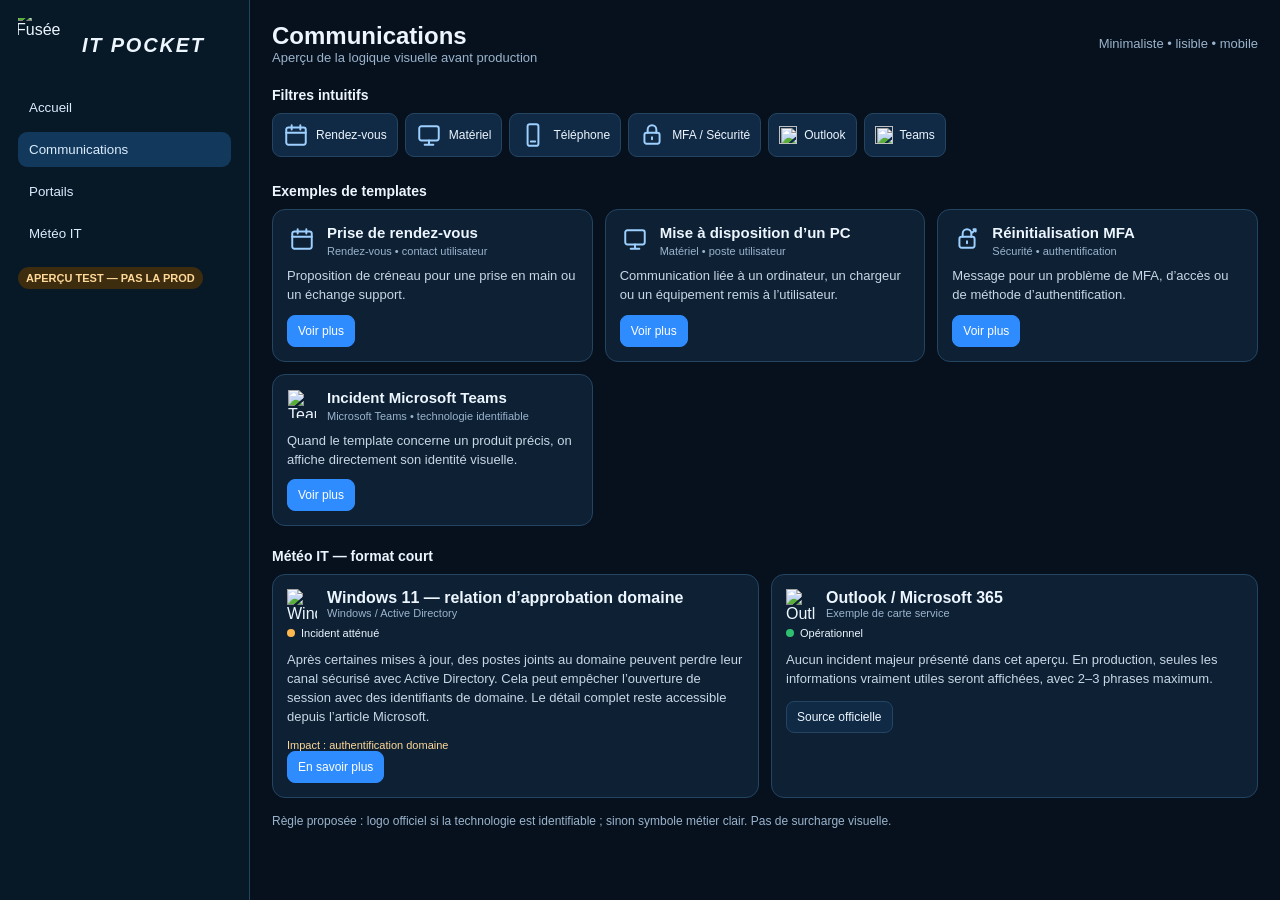
==== tests/preview-20260925.html @ 1c92d213 "Add isolated IT Pocket UI test preview" ====
<!doctype html>
<html lang="fr">
<head>
<meta charset="utf-8">
<meta name="viewport" content="width=device-width,initial-scale=1">
<title>IT Pocket — Test UI</title>
<style>
:root{--bg:#07111e;--panel:#0d2034;--panel2:#102a45;--line:#244562;--text:#edf6ff;--muted:#9bb4cc;--blue:#2f8cff;--green:#2fbf71;--amber:#ffb84d}
*{box-sizing:border-box}body{margin:0;background:var(--bg);color:var(--text);font-family:Segoe UI,Arial,sans-serif}.shell{display:grid;grid-template-columns:250px 1fr;min-height:100vh}aside{padding:18px;border-right:1px solid var(--line);background:#071827}.brand{display:flex;align-items:center;gap:10px;margin-bottom:18px}.rocketCrop{width:54px;height:54px;overflow:hidden;flex:0 0 54px}.rocketCrop img{width:82px;height:82px;object-fit:cover;object-position:left center;transform:translate(-2px,-13px)}.brand h1{margin:0;font:800 20px/1 Orbitron,Segoe UI,sans-serif;letter-spacing:.09em;font-style:italic}.nav{display:grid;gap:7px}.nav button{border:0;background:transparent;color:#dcecff;padding:10px 11px;border-radius:9px;text-align:left}.nav button.active{background:#12395b}.testtag{display:inline-block;margin-top:16px;padding:5px 8px;border-radius:999px;background:#3d2c0e;color:#ffd999;font-size:11px;font-weight:700}main{padding:22px}.top{display:flex;justify-content:space-between;gap:12px;align-items:center}.top h2{margin:0;font-size:24px}.note{color:var(--muted);font-size:13px}.section{margin-top:22px}.section h3{font-size:14px;margin:0 0 10px}.filters{display:flex;gap:7px;overflow:auto;padding-bottom:4px}.chip{display:inline-flex;align-items:center;gap:7px;white-space:nowrap;border:1px solid var(--line);background:var(--panel2);color:var(--text);padding:8px 10px;border-radius:9px;font-size:12px}.chip img{width:18px;height:18px;object-fit:contain}.grid{display:grid;grid-template-columns:repeat(auto-fit,minmax(245px,1fr));gap:12px}.card{background:var(--panel);border:1px solid var(--line);border-radius:13px;padding:14px}.head{display:flex;gap:10px;align-items:flex-start}.ico{width:30px;height:30px;display:grid;place-items:center;flex:0 0 30px}.ico img{width:28px;height:28px;object-fit:contain}.svg{width:26px;height:26px;stroke:#9ed0ff;stroke-width:1.8;fill:none;stroke-linecap:round;stroke-linejoin:round}.card h4{margin:0 0 4px;font-size:15px}.meta{color:var(--muted);font-size:11px}.desc{color:#c7d7e6;font-size:13px;line-height:1.45;margin:10px 0}.btn{display:inline-block;border:1px solid var(--line);background:var(--panel2);color:var(--text);padding:8px 10px;border-radius:8px;text-decoration:none;font-size:12px}.btn.primary{background:var(--blue);border-color:var(--blue);color:white}.status{display:inline-flex;align-items:center;gap:6px;font-size:11px;margin-top:8px}.dot{width:8px;height:8px;border-radius:50%;background:var(--amber)}.weather .desc{margin-bottom:12px}.weatherTop{display:flex;gap:10px;align-items:center}.weatherLogo{width:30px;height:30px}.weatherTitle{font-weight:700}.impact{font-size:11px;color:#ffd999;margin-top:4px}.legend{font-size:12px;color:var(--muted);margin-top:16px}
@media(max-width:760px){.shell{grid-template-columns:1fr}aside{border-right:0;border-bottom:1px solid var(--line)}.nav{grid-template-columns:repeat(4,max-content);overflow:auto}.brand{margin-bottom:12px}main{padding:16px}.grid{grid-template-columns:1fr 1fr}.top{align-items:flex-start}.top .note{text-align:right;max-width:150px}}
@media(max-width:430px){.grid{grid-template-columns:1fr}.brand h1{font-size:18px}}
</style>
</head>
<body>
<div class="shell">
<aside>
  <div class="brand"><div class="rocketCrop"><img src="../assets/it-pocket-rocket.jpg" alt="Fusée"></div><h1>IT POCKET</h1></div>
  <div class="nav"><button>Accueil</button><button class="active">Communications</button><button>Portails</button><button>Météo IT</button></div>
  <span class="testtag">APERÇU TEST — PAS LA PROD</span>
</aside>
<main>
  <div class="top"><div><h2>Communications</h2><div class="note">Aperçu de la logique visuelle avant production</div></div><div class="note">Minimaliste • lisible • mobile</div></div>

  <div class="section"><h3>Filtres intuitifs</h3><div class="filters">
    <span class="chip"><svg class="svg" viewBox="0 0 24 24"><rect x="3" y="5" width="18" height="16" rx="2"/><path d="M8 3v4M16 3v4M3 10h18"/></svg>Rendez-vous</span>
    <span class="chip"><svg class="svg" viewBox="0 0 24 24"><rect x="3" y="4" width="18" height="13" rx="2"/><path d="M8 21h8M12 17v4"/></svg>Matériel</span>
    <span class="chip"><svg class="svg" viewBox="0 0 24 24"><rect x="7" y="2" width="10" height="20" rx="2"/><path d="M10 18h4"/></svg>Téléphone</span>
    <span class="chip"><svg class="svg" viewBox="0 0 24 24"><rect x="5" y="10" width="14" height="10" rx="2"/><path d="M8 10V7a4 4 0 0 1 8 0v3M12 14v2"/></svg>MFA / Sécurité</span>
    <span class="chip"><img src="https://res-1.cdn.office.net/files/fabric-cdn-prod_20251008.001/assets/brand-icons/product/svg/outlook_48x1.svg" alt="">Outlook</span>
    <span class="chip"><img src="https://res-1.cdn.office.net/files/fabric-cdn-prod_20251008.001/assets/brand-icons/product/svg/teams_48x1.svg" alt="">Teams</span>
  </div></div>

  <div class="section"><h3>Exemples de templates</h3><div class="grid">
    <article class="card"><div class="head"><div class="ico"><svg class="svg" viewBox="0 0 24 24"><rect x="3" y="5" width="18" height="16" rx="2"/><path d="M8 3v4M16 3v4M3 10h18"/></svg></div><div><h4>Prise de rendez-vous</h4><div class="meta">Rendez-vous • contact utilisateur</div></div></div><p class="desc">Proposition de créneau pour une prise en main ou un échange support.</p><a class="btn primary" href="#">Voir plus</a></article>
    <article class="card"><div class="head"><div class="ico"><svg class="svg" viewBox="0 0 24 24"><rect x="3" y="4" width="18" height="13" rx="2"/><path d="M8 21h8M12 17v4"/></svg></div><div><h4>Mise à disposition d’un PC</h4><div class="meta">Matériel • poste utilisateur</div></div></div><p class="desc">Communication liée à un ordinateur, un chargeur ou un équipement remis à l’utilisateur.</p><a class="btn primary" href="#">Voir plus</a></article>
    <article class="card"><div class="head"><div class="ico"><svg class="svg" viewBox="0 0 24 24"><rect x="5" y="10" width="14" height="10" rx="2"/><path d="M8 10V7a4 4 0 0 1 8 0v3M12 14v2"/><path d="M17 6l3-3M18 3h2v2"/></svg></div><div><h4>Réinitialisation MFA</h4><div class="meta">Sécurité • authentification</div></div></div><p class="desc">Message pour un problème de MFA, d’accès ou de méthode d’authentification.</p><a class="btn primary" href="#">Voir plus</a></article>
    <article class="card"><div class="head"><div class="ico"><img src="https://res-1.cdn.office.net/files/fabric-cdn-prod_20251008.001/assets/brand-icons/product/svg/teams_48x1.svg" alt="Teams"></div><div><h4>Incident Microsoft Teams</h4><div class="meta">Microsoft Teams • technologie identifiable</div></div></div><p class="desc">Quand le template concerne un produit précis, on affiche directement son identité visuelle.</p><a class="btn primary" href="#">Voir plus</a></article>
  </div></div>

  <div class="section weather"><h3>Météo IT — format court</h3><div class="grid">
    <article class="card"><div class="weatherTop"><img class="weatherLogo" src="https://cdn.simpleicons.org/windows11/0078D4" alt="Windows"><div><div class="weatherTitle">Windows 11 — relation d’approbation domaine</div><div class="meta">Windows / Active Directory</div></div></div><div class="status"><span class="dot"></span>Incident atténué</div><p class="desc">Après certaines mises à jour, des postes joints au domaine peuvent perdre leur canal sécurisé avec Active Directory. Cela peut empêcher l’ouverture de session avec des identifiants de domaine. Le détail complet reste accessible depuis l’article Microsoft.</p><div class="impact">Impact : authentification domaine</div><a class="btn primary" href="https://learn.microsoft.com/fr-fr/windows/release-health/status-windows-11-26h1" target="_blank" rel="noopener">En savoir plus</a></article>
    <article class="card"><div class="weatherTop"><img class="weatherLogo" src="https://res-1.cdn.office.net/files/fabric-cdn-prod_20251008.001/assets/brand-icons/product/svg/outlook_48x1.svg" alt="Outlook"><div><div class="weatherTitle">Outlook / Microsoft 365</div><div class="meta">Exemple de carte service</div></div></div><div class="status"><span class="dot" style="background:#2fbf71"></span>Opérationnel</div><p class="desc">Aucun incident majeur présenté dans cet aperçu. En production, seules les informations vraiment utiles seront affichées, avec 2–3 phrases maximum.</p><a class="btn" href="https://status.cloud.microsoft/Office" target="_blank" rel="noopener">Source officielle</a></article>
  </div><div class="legend">Règle proposée : logo officiel si la technologie est identifiable ; sinon symbole métier clair. Pas de surcharge visuelle.</div></div>
</main>
</div>
</body>
</html>
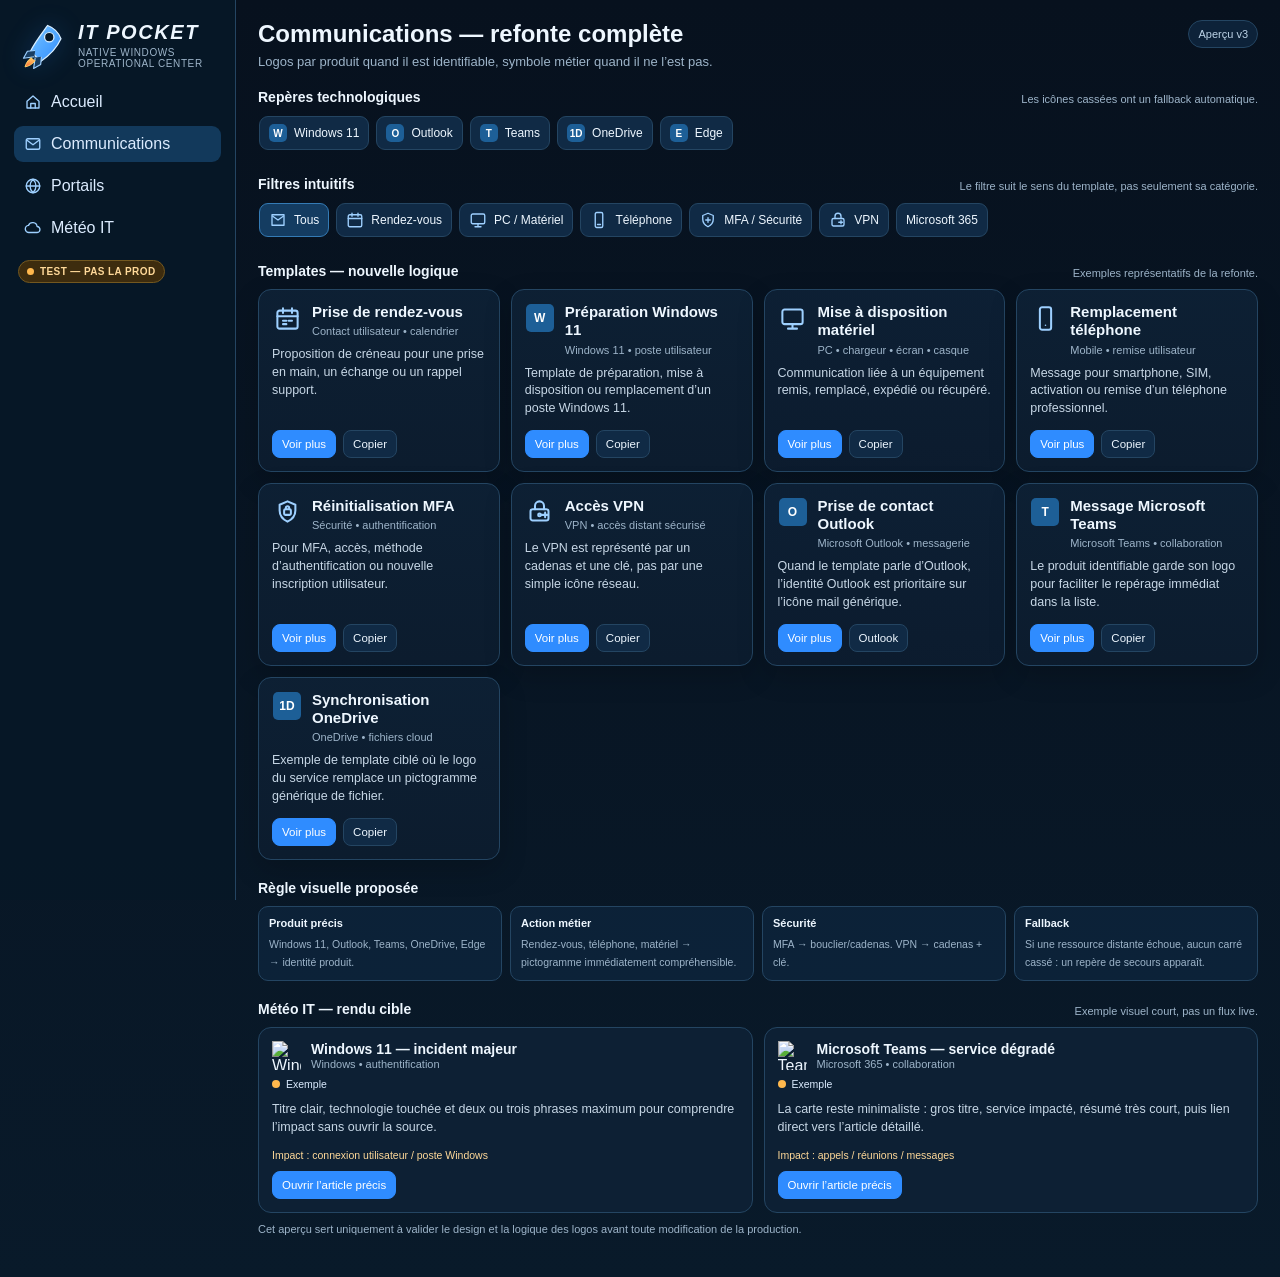
==== commit ec2525d7: "test: full visual refactor for branding and contextual icons" ====
--- a/tests/preview-20260925.html
+++ b/tests/preview-20260925.html
@@ -2,46 +2,134 @@
 <html lang="fr">
 <head>
 <meta charset="utf-8">
-<meta name="viewport" content="width=device-width,initial-scale=1">
-<title>IT Pocket — Test UI</title>
+<meta name="viewport" content="width=device-width,initial-scale=1,viewport-fit=cover">
+<meta name="theme-color" content="#07111e">
+<title>IT Pocket — Refonte test</title>
 <style>
-:root{--bg:#07111e;--panel:#0d2034;--panel2:#102a45;--line:#244562;--text:#edf6ff;--muted:#9bb4cc;--blue:#2f8cff;--green:#2fbf71;--amber:#ffb84d}
-*{box-sizing:border-box}body{margin:0;background:var(--bg);color:var(--text);font-family:Segoe UI,Arial,sans-serif}.shell{display:grid;grid-template-columns:250px 1fr;min-height:100vh}aside{padding:18px;border-right:1px solid var(--line);background:#071827}.brand{display:flex;align-items:center;gap:10px;margin-bottom:18px}.rocketCrop{width:54px;height:54px;overflow:hidden;flex:0 0 54px}.rocketCrop img{width:82px;height:82px;object-fit:cover;object-position:left center;transform:translate(-2px,-13px)}.brand h1{margin:0;font:800 20px/1 Orbitron,Segoe UI,sans-serif;letter-spacing:.09em;font-style:italic}.nav{display:grid;gap:7px}.nav button{border:0;background:transparent;color:#dcecff;padding:10px 11px;border-radius:9px;text-align:left}.nav button.active{background:#12395b}.testtag{display:inline-block;margin-top:16px;padding:5px 8px;border-radius:999px;background:#3d2c0e;color:#ffd999;font-size:11px;font-weight:700}main{padding:22px}.top{display:flex;justify-content:space-between;gap:12px;align-items:center}.top h2{margin:0;font-size:24px}.note{color:var(--muted);font-size:13px}.section{margin-top:22px}.section h3{font-size:14px;margin:0 0 10px}.filters{display:flex;gap:7px;overflow:auto;padding-bottom:4px}.chip{display:inline-flex;align-items:center;gap:7px;white-space:nowrap;border:1px solid var(--line);background:var(--panel2);color:var(--text);padding:8px 10px;border-radius:9px;font-size:12px}.chip img{width:18px;height:18px;object-fit:contain}.grid{display:grid;grid-template-columns:repeat(auto-fit,minmax(245px,1fr));gap:12px}.card{background:var(--panel);border:1px solid var(--line);border-radius:13px;padding:14px}.head{display:flex;gap:10px;align-items:flex-start}.ico{width:30px;height:30px;display:grid;place-items:center;flex:0 0 30px}.ico img{width:28px;height:28px;object-fit:contain}.svg{width:26px;height:26px;stroke:#9ed0ff;stroke-width:1.8;fill:none;stroke-linecap:round;stroke-linejoin:round}.card h4{margin:0 0 4px;font-size:15px}.meta{color:var(--muted);font-size:11px}.desc{color:#c7d7e6;font-size:13px;line-height:1.45;margin:10px 0}.btn{display:inline-block;border:1px solid var(--line);background:var(--panel2);color:var(--text);padding:8px 10px;border-radius:8px;text-decoration:none;font-size:12px}.btn.primary{background:var(--blue);border-color:var(--blue);color:white}.status{display:inline-flex;align-items:center;gap:6px;font-size:11px;margin-top:8px}.dot{width:8px;height:8px;border-radius:50%;background:var(--amber)}.weather .desc{margin-bottom:12px}.weatherTop{display:flex;gap:10px;align-items:center}.weatherLogo{width:30px;height:30px}.weatherTitle{font-weight:700}.impact{font-size:11px;color:#ffd999;margin-top:4px}.legend{font-size:12px;color:var(--muted);margin-top:16px}
-@media(max-width:760px){.shell{grid-template-columns:1fr}aside{border-right:0;border-bottom:1px solid var(--line)}.nav{grid-template-columns:repeat(4,max-content);overflow:auto}.brand{margin-bottom:12px}main{padding:16px}.grid{grid-template-columns:1fr 1fr}.top{align-items:flex-start}.top .note{text-align:right;max-width:150px}}
-@media(max-width:430px){.grid{grid-template-columns:1fr}.brand h1{font-size:18px}}
+:root{
+  --bg:#07111e;--side:#071827;--panel:#0d2034;--panel2:#102a45;--line:#244562;
+  --text:#eef7ff;--muted:#9db4c9;--blue:#2f8cff;--green:#34c17b;--amber:#ffb84d;
+  --shadow:0 10px 28px rgba(0,0,0,.18)
+}
+*{box-sizing:border-box}html{scroll-behavior:smooth}body{margin:0;background:linear-gradient(180deg,#07111e 0%,#091a2a 100%);color:var(--text);font-family:"Segoe UI Variable","Segoe UI",Arial,sans-serif}
+button,a{font:inherit}.shell{display:grid;grid-template-columns:236px minmax(0,1fr);min-height:100vh}
+aside{padding:16px 14px;border-right:1px solid var(--line);background:rgba(7,24,39,.96);position:sticky;top:0;height:100vh}
+.brand{display:flex;align-items:center;gap:10px;padding:4px 4px 14px}.rocket{width:50px;height:50px;flex:0 0 50px;filter:drop-shadow(0 0 12px rgba(47,140,255,.18))}.brand h1{margin:0;font-size:20px;line-height:1;font-weight:850;letter-spacing:.08em;font-style:italic}.brand small{display:block;margin-top:5px;color:var(--muted);font-size:10px;letter-spacing:.06em}
+.nav{display:grid;gap:6px}.nav button{border:0;background:transparent;color:#dcecff;padding:9px 10px;border-radius:9px;text-align:left;display:flex;align-items:center;gap:9px;cursor:pointer}.nav button.active{background:#12395b}.nav svg{width:18px;height:18px;stroke:#9ed0ff;stroke-width:1.8;fill:none;stroke-linecap:round;stroke-linejoin:round}
+.testtag{display:inline-flex;align-items:center;gap:6px;margin:14px 4px 0;padding:5px 8px;border:1px solid #735820;border-radius:999px;background:#3d2c0e;color:#ffd999;font-size:10px;font-weight:800;letter-spacing:.04em}.testdot{width:7px;height:7px;border-radius:50%;background:var(--amber)}
+main{padding:20px 22px 42px;min-width:0}.top{display:flex;justify-content:space-between;gap:14px;align-items:flex-start}.top h2{margin:0;font-size:24px}.top p{margin:6px 0 0;color:var(--muted);font-size:13px}.phase{font-size:11px;color:#bcd2e6;border:1px solid var(--line);padding:7px 9px;border-radius:999px;white-space:nowrap;background:rgba(16,42,69,.7)}
+.section{margin-top:20px}.sectionHead{display:flex;align-items:end;justify-content:space-between;gap:12px;margin-bottom:10px}.section h3{font-size:14px;margin:0}.hint{font-size:11px;color:var(--muted)}
+.filters,.brandRail{display:flex;gap:7px;overflow:auto;padding:1px 1px 6px;scrollbar-width:thin}.chip,.brandChip{display:inline-flex;align-items:center;gap:7px;white-space:nowrap;border:1px solid var(--line);background:var(--panel2);color:var(--text);padding:7px 9px;border-radius:9px;font-size:12px;cursor:pointer}.chip.active{background:#143c61;border-color:#347bb5}.brandChip{cursor:default}.chip svg,.brandChip svg{width:18px;height:18px;stroke:#9ed0ff;stroke-width:1.8;fill:none;stroke-linecap:round;stroke-linejoin:round}.brandChip img,.chip img{width:18px;height:18px;object-fit:contain}.logoFallback{display:none;width:18px;height:18px;border-radius:5px;place-items:center;background:#1d5f97;color:white;font-size:10px;font-weight:800}
+.grid{display:grid;grid-template-columns:repeat(auto-fit,minmax(235px,1fr));gap:11px}.card{background:linear-gradient(180deg,rgba(13,32,52,.98),rgba(12,28,46,.98));border:1px solid var(--line);border-radius:13px;padding:13px;box-shadow:var(--shadow);min-height:154px;display:flex;flex-direction:column}.head{display:flex;gap:10px;align-items:flex-start}.ico{width:30px;height:30px;display:grid;place-items:center;flex:0 0 30px}.ico img{width:28px;height:28px;object-fit:contain}.ico svg{width:27px;height:27px;stroke:#9ed0ff;stroke-width:1.8;fill:none;stroke-linecap:round;stroke-linejoin:round}.ico .logoFallback{width:28px;height:28px;font-size:12px}.card h4{margin:0 0 4px;font-size:15px;line-height:1.22}.meta{color:var(--muted);font-size:11px}.desc{color:#c7d7e6;font-size:12.5px;line-height:1.42;margin:9px 0 12px}.actions{display:flex;gap:7px;flex-wrap:wrap;margin-top:auto}.btn{display:inline-flex;align-items:center;justify-content:center;border:1px solid var(--line);background:var(--panel2);color:var(--text);padding:7px 9px;border-radius:8px;text-decoration:none;font-size:11.5px;cursor:pointer}.btn.primary{background:var(--blue);border-color:var(--blue);color:white}.badge{display:inline-flex;align-items:center;gap:5px;margin-top:7px;font-size:10.5px;color:#cfe0f1}.badge .dot{width:7px;height:7px;border-radius:50%;background:var(--green)}
+.weatherGrid{display:grid;grid-template-columns:repeat(2,minmax(0,1fr));gap:11px}.weatherCard{background:var(--panel);border:1px solid var(--line);border-radius:13px;padding:13px}.weatherTop{display:flex;align-items:flex-start;gap:10px}.weatherLogo{width:29px;height:29px;object-fit:contain}.weatherTitle{font-weight:750;font-size:14px;line-height:1.25}.status{display:inline-flex;align-items:center;gap:6px;font-size:10.5px;margin-top:8px;color:#dcecff}.status .dot{width:8px;height:8px;border-radius:50%;background:var(--amber)}.impact{font-size:10.5px;color:#ffd999;margin:8px 0 10px}.legend{font-size:11px;color:var(--muted);margin-top:10px}
+.hidden{display:none!important}.miniRule{display:grid;grid-template-columns:repeat(4,1fr);gap:8px}.rule{border:1px solid var(--line);background:rgba(16,42,69,.55);border-radius:10px;padding:10px}.rule strong{display:block;font-size:11px;margin-bottom:5px}.rule span{font-size:10.5px;color:var(--muted);line-height:1.35}
+@media(max-width:820px){.shell{grid-template-columns:1fr}aside{position:static;height:auto;border-right:0;border-bottom:1px solid var(--line);padding:12px 14px}.brand{padding-bottom:10px}.nav{grid-template-columns:repeat(4,max-content);overflow:auto;padding-bottom:2px}.testtag{position:absolute;right:14px;top:18px;margin:0}.brand small{display:none}main{padding:16px}.weatherGrid{grid-template-columns:1fr 1fr}.miniRule{grid-template-columns:1fr 1fr}}
+@media(max-width:520px){.rocket{width:46px;height:46px;flex-basis:46px}.brand h1{font-size:18px}.top h2{font-size:21px}.top{align-items:flex-start}.phase{font-size:10px;padding:6px 8px}.grid{grid-template-columns:1fr 1fr;gap:9px}.card{min-height:166px;padding:11px}.card h4{font-size:14px}.desc{font-size:11.8px}.weatherGrid{grid-template-columns:1fr}.section{margin-top:17px}.miniRule{grid-template-columns:1fr 1fr}.hint{display:none}}
+@media(max-width:375px){.grid{grid-template-columns:1fr}.testtag{position:static;margin:8px 4px 0}.nav{grid-template-columns:repeat(4,max-content)}}
 </style>
 </head>
 <body>
 <div class="shell">
 <aside>
-  <div class="brand"><div class="rocketCrop"><img src="../assets/it-pocket-rocket.jpg" alt="Fusée"></div><h1>IT POCKET</h1></div>
-  <div class="nav"><button>Accueil</button><button class="active">Communications</button><button>Portails</button><button>Météo IT</button></div>
-  <span class="testtag">APERÇU TEST — PAS LA PROD</span>
+  <div class="brand">
+    <svg class="rocket" viewBox="0 0 64 64" role="img" aria-label="Fusée IT Pocket">
+      <defs><linearGradient id="rb" x1="0" y1="0" x2="1" y2="1"><stop offset="0" stop-color="#76c4ff"/><stop offset="1" stop-color="#2f8cff"/></linearGradient><linearGradient id="rf" x1="0" y1="0" x2="0" y2="1"><stop offset="0" stop-color="#ffd76b"/><stop offset="1" stop-color="#ff6b35"/></linearGradient></defs>
+      <path d="M38 7c8 3 14 9 17 17-5 11-14 21-26 29l-13-13C22 28 30 18 38 7Z" fill="url(#rb)" stroke="#d9efff" stroke-width="1.6"/>
+      <circle cx="40" cy="22" r="6" fill="#071827" stroke="#d9efff" stroke-width="1.6"/>
+      <path d="M22 39 12 40 7 49l14-2M30 47l-1 10-9 5 2-14" fill="#183d61" stroke="#9ed0ff" stroke-width="1.5" stroke-linejoin="round"/>
+      <path d="M17 48c-5 4-7 8-8 12 5-1 9-3 13-8" fill="url(#rf)" stroke="#ffd76b" stroke-width="1.2"/>
+    </svg>
+    <div><h1>IT POCKET</h1><small>NATIVE WINDOWS OPERATIONAL CENTER</small></div>
+  </div>
+  <div class="nav">
+    <button><svg viewBox="0 0 24 24"><path d="M4 11 12 4l8 7v9H4z"/><path d="M9 20v-6h6v6"/></svg>Accueil</button>
+    <button class="active"><svg viewBox="0 0 24 24"><rect x="3" y="5" width="18" height="14" rx="2"/><path d="m4 7 8 6 8-6"/></svg>Communications</button>
+    <button><svg viewBox="0 0 24 24"><circle cx="12" cy="12" r="9"/><path d="M3 12h18M12 3c3 3 4 6 4 9s-1 6-4 9c-3-3-4-6-4-9s1-6 4-9"/></svg>Portails</button>
+    <button><svg viewBox="0 0 24 24"><path d="M7 18h10a4 4 0 0 0 .5-8A6 6 0 0 0 6 8.5 4.5 4.5 0 0 0 7 18Z"/></svg>Météo IT</button>
+  </div>
+  <span class="testtag"><span class="testdot"></span>TEST — PAS LA PROD</span>
 </aside>
 <main>
-  <div class="top"><div><h2>Communications</h2><div class="note">Aperçu de la logique visuelle avant production</div></div><div class="note">Minimaliste • lisible • mobile</div></div>
+  <div class="top">
+    <div><h2>Communications — refonte complète</h2><p>Logos par produit quand il est identifiable, symbole métier quand il ne l’est pas.</p></div>
+    <div class="phase">Aperçu v3</div>
+  </div>
 
-  <div class="section"><h3>Filtres intuitifs</h3><div class="filters">
-    <span class="chip"><svg class="svg" viewBox="0 0 24 24"><rect x="3" y="5" width="18" height="16" rx="2"/><path d="M8 3v4M16 3v4M3 10h18"/></svg>Rendez-vous</span>
-    <span class="chip"><svg class="svg" viewBox="0 0 24 24"><rect x="3" y="4" width="18" height="13" rx="2"/><path d="M8 21h8M12 17v4"/></svg>Matériel</span>
-    <span class="chip"><svg class="svg" viewBox="0 0 24 24"><rect x="7" y="2" width="10" height="20" rx="2"/><path d="M10 18h4"/></svg>Téléphone</span>
-    <span class="chip"><svg class="svg" viewBox="0 0 24 24"><rect x="5" y="10" width="14" height="10" rx="2"/><path d="M8 10V7a4 4 0 0 1 8 0v3M12 14v2"/></svg>MFA / Sécurité</span>
-    <span class="chip"><img src="https://res-1.cdn.office.net/files/fabric-cdn-prod_20251008.001/assets/brand-icons/product/svg/outlook_48x1.svg" alt="">Outlook</span>
-    <span class="chip"><img src="https://res-1.cdn.office.net/files/fabric-cdn-prod_20251008.001/assets/brand-icons/product/svg/teams_48x1.svg" alt="">Teams</span>
-  </div></div>
+  <section class="section">
+    <div class="sectionHead"><h3>Repères technologiques</h3><span class="hint">Les icônes cassées ont un fallback automatique.</span></div>
+    <div class="brandRail">
+      <span class="brandChip"><img src="https://cdn.simpleicons.org/windows11/0078D4" alt="Windows 11" onerror="this.style.display='none';this.nextElementSibling.style.display='grid'"><span class="logoFallback">W</span>Windows 11</span>
+      <span class="brandChip"><img src="https://res-1.cdn.office.net/files/fabric-cdn-prod_20251008.001/assets/brand-icons/product/svg/outlook_48x1.svg" alt="Outlook" onerror="this.style.display='none';this.nextElementSibling.style.display='grid'"><span class="logoFallback">O</span>Outlook</span>
+      <span class="brandChip"><img src="https://res-1.cdn.office.net/files/fabric-cdn-prod_20251008.001/assets/brand-icons/product/svg/teams_48x1.svg" alt="Teams" onerror="this.style.display='none';this.nextElementSibling.style.display='grid'"><span class="logoFallback">T</span>Teams</span>
+      <span class="brandChip"><img src="https://res-1.cdn.office.net/files/fabric-cdn-prod_20251008.001/assets/brand-icons/product/svg/onedrive_48x1.svg" alt="OneDrive" onerror="this.style.display='none';this.nextElementSibling.style.display='grid'"><span class="logoFallback">1D</span>OneDrive</span>
+      <span class="brandChip"><img src="https://cdn.simpleicons.org/microsoftedge/0A66C2" alt="Edge" onerror="this.style.display='none';this.nextElementSibling.style.display='grid'"><span class="logoFallback">E</span>Edge</span>
+    </div>
+  </section>
 
-  <div class="section"><h3>Exemples de templates</h3><div class="grid">
-    <article class="card"><div class="head"><div class="ico"><svg class="svg" viewBox="0 0 24 24"><rect x="3" y="5" width="18" height="16" rx="2"/><path d="M8 3v4M16 3v4M3 10h18"/></svg></div><div><h4>Prise de rendez-vous</h4><div class="meta">Rendez-vous • contact utilisateur</div></div></div><p class="desc">Proposition de créneau pour une prise en main ou un échange support.</p><a class="btn primary" href="#">Voir plus</a></article>
-    <article class="card"><div class="head"><div class="ico"><svg class="svg" viewBox="0 0 24 24"><rect x="3" y="4" width="18" height="13" rx="2"/><path d="M8 21h8M12 17v4"/></svg></div><div><h4>Mise à disposition d’un PC</h4><div class="meta">Matériel • poste utilisateur</div></div></div><p class="desc">Communication liée à un ordinateur, un chargeur ou un équipement remis à l’utilisateur.</p><a class="btn primary" href="#">Voir plus</a></article>
-    <article class="card"><div class="head"><div class="ico"><svg class="svg" viewBox="0 0 24 24"><rect x="5" y="10" width="14" height="10" rx="2"/><path d="M8 10V7a4 4 0 0 1 8 0v3M12 14v2"/><path d="M17 6l3-3M18 3h2v2"/></svg></div><div><h4>Réinitialisation MFA</h4><div class="meta">Sécurité • authentification</div></div></div><p class="desc">Message pour un problème de MFA, d’accès ou de méthode d’authentification.</p><a class="btn primary" href="#">Voir plus</a></article>
-    <article class="card"><div class="head"><div class="ico"><img src="https://res-1.cdn.office.net/files/fabric-cdn-prod_20251008.001/assets/brand-icons/product/svg/teams_48x1.svg" alt="Teams"></div><div><h4>Incident Microsoft Teams</h4><div class="meta">Microsoft Teams • technologie identifiable</div></div></div><p class="desc">Quand le template concerne un produit précis, on affiche directement son identité visuelle.</p><a class="btn primary" href="#">Voir plus</a></article>
-  </div></div>
+  <section class="section">
+    <div class="sectionHead"><h3>Filtres intuitifs</h3><span class="hint">Le filtre suit le sens du template, pas seulement sa catégorie.</span></div>
+    <div class="filters" id="filters">
+      <button class="chip active" data-filter="all"><svg viewBox="0 0 24 24"><path d="M4 5h16v14H4z"/><path d="m5 7 7 5 7-5"/></svg>Tous</button>
+      <button class="chip" data-filter="rdv"><svg viewBox="0 0 24 24"><rect x="3" y="5" width="18" height="16" rx="2"/><path d="M8 3v4M16 3v4M3 10h18"/></svg>Rendez-vous</button>
+      <button class="chip" data-filter="pc"><svg viewBox="0 0 24 24"><rect x="3" y="4" width="18" height="13" rx="2"/><path d="M8 21h8M12 17v4"/></svg>PC / Matériel</button>
+      <button class="chip" data-filter="phone"><svg viewBox="0 0 24 24"><rect x="7" y="2" width="10" height="20" rx="2"/><path d="M10 18h4"/></svg>Téléphone</button>
+      <button class="chip" data-filter="security"><svg viewBox="0 0 24 24"><path d="M12 3 5 6v5c0 5 3 8 7 10 4-2 7-5 7-10V6z"/><path d="M9 12h6M12 9v6"/></svg>MFA / Sécurité</button>
+      <button class="chip" data-filter="vpn"><svg viewBox="0 0 24 24"><rect x="4" y="10" width="16" height="10" rx="2"/><path d="M8 10V7a4 4 0 0 1 8 0v3M13 15h5M16 13v4"/></svg>VPN</button>
+      <button class="chip" data-filter="m365"><img src="https://res-1.cdn.office.net/files/fabric-cdn-prod_20251008.001/assets/brand-icons/product/svg/outlook_48x1.svg" alt="" onerror="this.style.display='none'">Microsoft 365</button>
+    </div>
+  </section>
 
-  <div class="section weather"><h3>Météo IT — format court</h3><div class="grid">
-    <article class="card"><div class="weatherTop"><img class="weatherLogo" src="https://cdn.simpleicons.org/windows11/0078D4" alt="Windows"><div><div class="weatherTitle">Windows 11 — relation d’approbation domaine</div><div class="meta">Windows / Active Directory</div></div></div><div class="status"><span class="dot"></span>Incident atténué</div><p class="desc">Après certaines mises à jour, des postes joints au domaine peuvent perdre leur canal sécurisé avec Active Directory. Cela peut empêcher l’ouverture de session avec des identifiants de domaine. Le détail complet reste accessible depuis l’article Microsoft.</p><div class="impact">Impact : authentification domaine</div><a class="btn primary" href="https://learn.microsoft.com/fr-fr/windows/release-health/status-windows-11-26h1" target="_blank" rel="noopener">En savoir plus</a></article>
-    <article class="card"><div class="weatherTop"><img class="weatherLogo" src="https://res-1.cdn.office.net/files/fabric-cdn-prod_20251008.001/assets/brand-icons/product/svg/outlook_48x1.svg" alt="Outlook"><div><div class="weatherTitle">Outlook / Microsoft 365</div><div class="meta">Exemple de carte service</div></div></div><div class="status"><span class="dot" style="background:#2fbf71"></span>Opérationnel</div><p class="desc">Aucun incident majeur présenté dans cet aperçu. En production, seules les informations vraiment utiles seront affichées, avec 2–3 phrases maximum.</p><a class="btn" href="https://status.cloud.microsoft/Office" target="_blank" rel="noopener">Source officielle</a></article>
-  </div><div class="legend">Règle proposée : logo officiel si la technologie est identifiable ; sinon symbole métier clair. Pas de surcharge visuelle.</div></div>
+  <section class="section">
+    <div class="sectionHead"><h3>Templates — nouvelle logique</h3><span class="hint">Exemples représentatifs de la refonte.</span></div>
+    <div class="grid" id="cards">
+      <article class="card" data-kind="rdv"><div class="head"><div class="ico"><svg viewBox="0 0 24 24"><rect x="3" y="5" width="18" height="16" rx="2"/><path d="M8 3v4M16 3v4M3 10h18"/><path d="M8 14h3M13 14h3M8 17h3"/></svg></div><div><h4>Prise de rendez-vous</h4><div class="meta">Contact utilisateur • calendrier</div></div></div><p class="desc">Proposition de créneau pour une prise en main, un échange ou un rappel support.</p><div class="actions"><button class="btn primary">Voir plus</button><button class="btn">Copier</button></div></article>
+
+      <article class="card" data-kind="pc"><div class="head"><div class="ico"><img src="https://cdn.simpleicons.org/windows11/0078D4" alt="Windows 11" onerror="this.style.display='none';this.nextElementSibling.style.display='grid'"><span class="logoFallback">W</span></div><div><h4>Préparation Windows 11</h4><div class="meta">Windows 11 • poste utilisateur</div></div></div><p class="desc">Template de préparation, mise à disposition ou remplacement d’un poste Windows 11.</p><div class="actions"><button class="btn primary">Voir plus</button><button class="btn">Copier</button></div></article>
+
+      <article class="card" data-kind="pc"><div class="head"><div class="ico"><svg viewBox="0 0 24 24"><rect x="3" y="4" width="18" height="13" rx="2"/><path d="M8 21h8M12 17v4"/></svg></div><div><h4>Mise à disposition matériel</h4><div class="meta">PC • chargeur • écran • casque</div></div></div><p class="desc">Communication liée à un équipement remis, remplacé, expédié ou récupéré.</p><div class="actions"><button class="btn primary">Voir plus</button><button class="btn">Copier</button></div></article>
+
+      <article class="card" data-kind="phone"><div class="head"><div class="ico"><svg viewBox="0 0 24 24"><rect x="7" y="2" width="10" height="20" rx="2"/><circle cx="12" cy="18" r=".7" fill="#9ed0ff" stroke="none"/></svg></div><div><h4>Remplacement téléphone</h4><div class="meta">Mobile • remise utilisateur</div></div></div><p class="desc">Message pour smartphone, SIM, activation ou remise d’un téléphone professionnel.</p><div class="actions"><button class="btn primary">Voir plus</button><button class="btn">Copier</button></div></article>
+
+      <article class="card" data-kind="security"><div class="head"><div class="ico"><svg viewBox="0 0 24 24"><path d="M12 3 5 6v5c0 5 3 8 7 10 4-2 7-5 7-10V6z"/><rect x="9" y="10" width="6" height="5" rx="1"/><path d="M10.5 10V8.8a1.5 1.5 0 0 1 3 0V10"/></svg></div><div><h4>Réinitialisation MFA</h4><div class="meta">Sécurité • authentification</div></div></div><p class="desc">Pour MFA, accès, méthode d’authentification ou nouvelle inscription utilisateur.</p><div class="actions"><button class="btn primary">Voir plus</button><button class="btn">Copier</button></div></article>
+
+      <article class="card" data-kind="vpn"><div class="head"><div class="ico"><svg viewBox="0 0 24 24"><rect x="4" y="10" width="16" height="10" rx="2"/><path d="M8 10V7a4 4 0 0 1 8 0v3"/><circle cx="12" cy="15" r="1.2"/><path d="M13.2 15H19M17 13v4"/></svg></div><div><h4>Accès VPN</h4><div class="meta">VPN • accès distant sécurisé</div></div></div><p class="desc">Le VPN est représenté par un cadenas et une clé, pas par une simple icône réseau.</p><div class="actions"><button class="btn primary">Voir plus</button><button class="btn">Copier</button></div></article>
+
+      <article class="card" data-kind="m365"><div class="head"><div class="ico"><img src="https://res-1.cdn.office.net/files/fabric-cdn-prod_20251008.001/assets/brand-icons/product/svg/outlook_48x1.svg" alt="Outlook" onerror="this.style.display='none';this.nextElementSibling.style.display='grid'"><span class="logoFallback">O</span></div><div><h4>Prise de contact Outlook</h4><div class="meta">Microsoft Outlook • messagerie</div></div></div><p class="desc">Quand le template parle d’Outlook, l’identité Outlook est prioritaire sur l’icône mail générique.</p><div class="actions"><button class="btn primary">Voir plus</button><button class="btn">Outlook</button></div></article>
+
+      <article class="card" data-kind="m365"><div class="head"><div class="ico"><img src="https://res-1.cdn.office.net/files/fabric-cdn-prod_20251008.001/assets/brand-icons/product/svg/teams_48x1.svg" alt="Teams" onerror="this.style.display='none';this.nextElementSibling.style.display='grid'"><span class="logoFallback">T</span></div><div><h4>Message Microsoft Teams</h4><div class="meta">Microsoft Teams • collaboration</div></div></div><p class="desc">Le produit identifiable garde son logo pour faciliter le repérage immédiat dans la liste.</p><div class="actions"><button class="btn primary">Voir plus</button><button class="btn">Copier</button></div></article>
+
+      <article class="card" data-kind="m365"><div class="head"><div class="ico"><img src="https://res-1.cdn.office.net/files/fabric-cdn-prod_20251008.001/assets/brand-icons/product/svg/onedrive_48x1.svg" alt="OneDrive" onerror="this.style.display='none';this.nextElementSibling.style.display='grid'"><span class="logoFallback">1D</span></div><div><h4>Synchronisation OneDrive</h4><div class="meta">OneDrive • fichiers cloud</div></div></div><p class="desc">Exemple de template ciblé où le logo du service remplace un pictogramme générique de fichier.</p><div class="actions"><button class="btn primary">Voir plus</button><button class="btn">Copier</button></div></article>
+    </div>
+  </section>
+
+  <section class="section">
+    <div class="sectionHead"><h3>Règle visuelle proposée</h3></div>
+    <div class="miniRule">
+      <div class="rule"><strong>Produit précis</strong><span>Windows 11, Outlook, Teams, OneDrive, Edge → identité produit.</span></div>
+      <div class="rule"><strong>Action métier</strong><span>Rendez-vous, téléphone, matériel → pictogramme immédiatement compréhensible.</span></div>
+      <div class="rule"><strong>Sécurité</strong><span>MFA → bouclier/cadenas. VPN → cadenas + clé.</span></div>
+      <div class="rule"><strong>Fallback</strong><span>Si une ressource distante échoue, aucun carré cassé : un repère de secours apparaît.</span></div>
+    </div>
+  </section>
+
+  <section class="section">
+    <div class="sectionHead"><h3>Météo IT — rendu cible</h3><span class="hint">Exemple visuel court, pas un flux live.</span></div>
+    <div class="weatherGrid">
+      <article class="weatherCard"><div class="weatherTop"><img class="weatherLogo" src="https://cdn.simpleicons.org/windows11/0078D4" alt="Windows 11"><div><div class="weatherTitle">Windows 11 — incident majeur</div><div class="meta">Windows • authentification</div></div></div><div class="status"><span class="dot"></span>Exemple</div><p class="desc">Titre clair, technologie touchée et deux ou trois phrases maximum pour comprendre l’impact sans ouvrir la source.</p><div class="impact">Impact : connexion utilisateur / poste Windows</div><a class="btn primary" href="#">Ouvrir l’article précis</a></article>
+      <article class="weatherCard"><div class="weatherTop"><img class="weatherLogo" src="https://res-1.cdn.office.net/files/fabric-cdn-prod_20251008.001/assets/brand-icons/product/svg/teams_48x1.svg" alt="Teams"><div><div class="weatherTitle">Microsoft Teams — service dégradé</div><div class="meta">Microsoft 365 • collaboration</div></div></div><div class="status"><span class="dot"></span>Exemple</div><p class="desc">La carte reste minimaliste : gros titre, service impacté, résumé très court, puis lien direct vers l’article détaillé.</p><div class="impact">Impact : appels / réunions / messages</div><a class="btn primary" href="#">Ouvrir l’article précis</a></article>
+    </div>
+    <div class="legend">Cet aperçu sert uniquement à valider le design et la logique des logos avant toute modification de la production.</div>
+  </section>
 </main>
 </div>
+<script>
+const filterButtons=[...document.querySelectorAll('[data-filter]')];
+const cards=[...document.querySelectorAll('[data-kind]')];
+filterButtons.forEach(btn=>btn.addEventListener('click',()=>{
+  filterButtons.forEach(x=>x.classList.remove('active'));btn.classList.add('active');
+  const f=btn.dataset.filter;
+  cards.forEach(card=>card.classList.toggle('hidden',f!=='all'&&card.dataset.kind!==f));
+}));
+</script>
 </body>
-</html>
+</html>
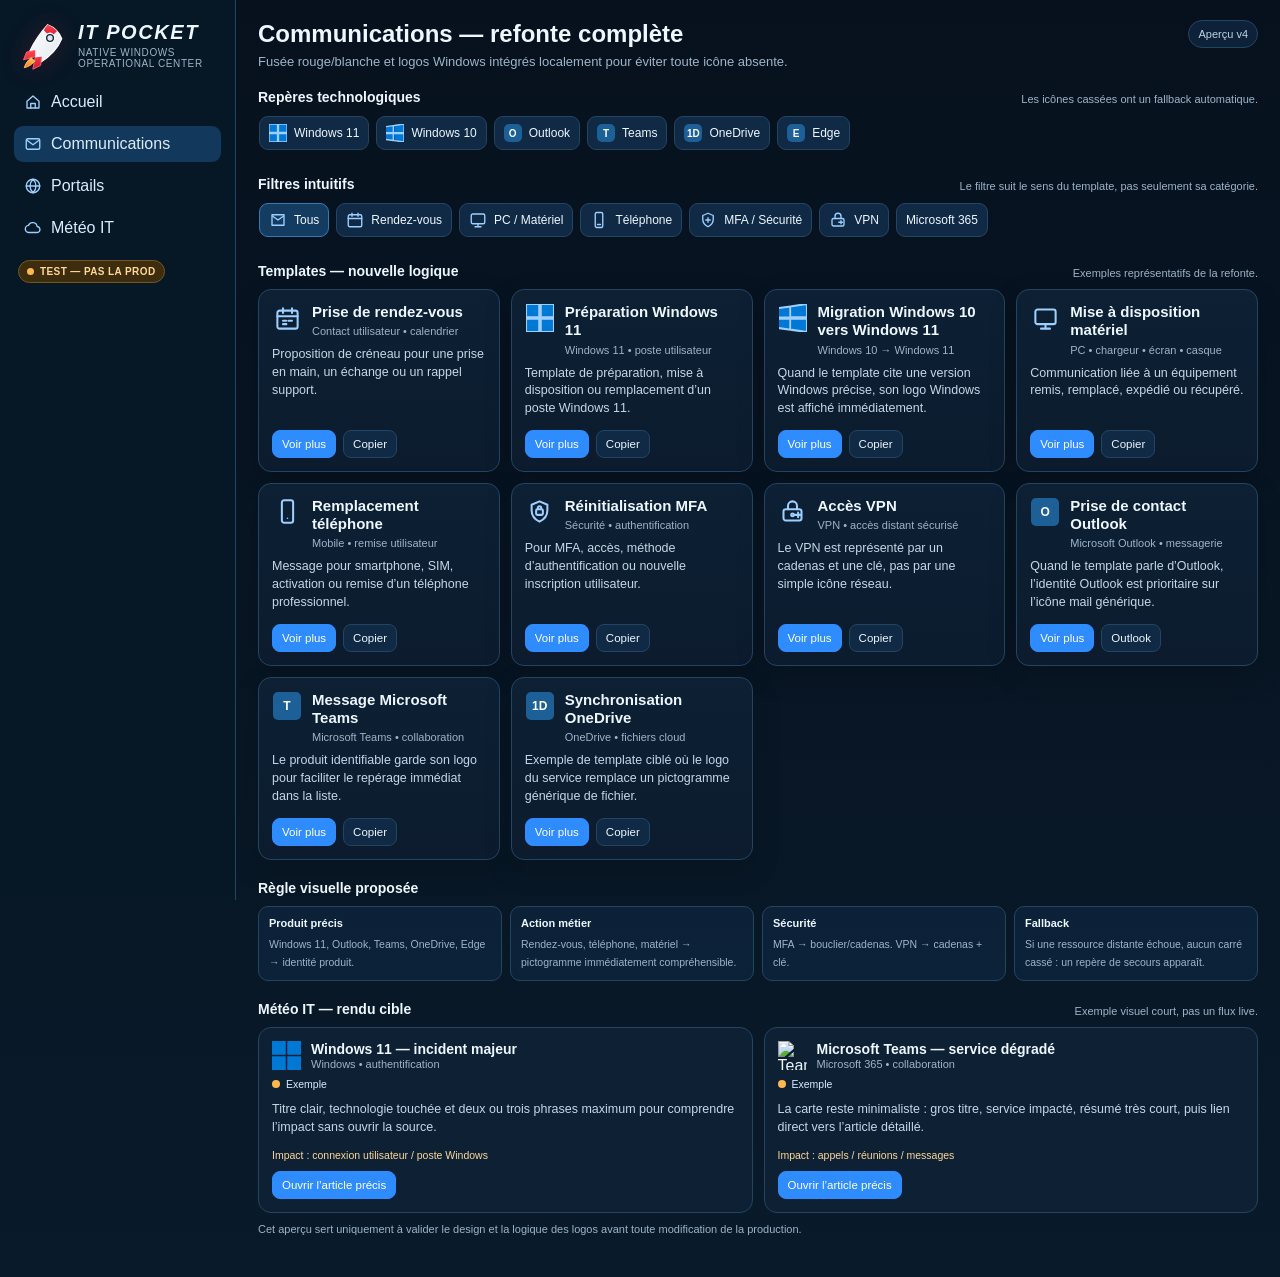
==== commit a1b62b5e: "Test UI v4: red-white rocket and embedded Windows logos" ====
--- a/tests/preview-20260925.html
+++ b/tests/preview-20260925.html
@@ -14,12 +14,12 @@
 *{box-sizing:border-box}html{scroll-behavior:smooth}body{margin:0;background:linear-gradient(180deg,#07111e 0%,#091a2a 100%);color:var(--text);font-family:"Segoe UI Variable","Segoe UI",Arial,sans-serif}
 button,a{font:inherit}.shell{display:grid;grid-template-columns:236px minmax(0,1fr);min-height:100vh}
 aside{padding:16px 14px;border-right:1px solid var(--line);background:rgba(7,24,39,.96);position:sticky;top:0;height:100vh}
-.brand{display:flex;align-items:center;gap:10px;padding:4px 4px 14px}.rocket{width:50px;height:50px;flex:0 0 50px;filter:drop-shadow(0 0 12px rgba(47,140,255,.18))}.brand h1{margin:0;font-size:20px;line-height:1;font-weight:850;letter-spacing:.08em;font-style:italic}.brand small{display:block;margin-top:5px;color:var(--muted);font-size:10px;letter-spacing:.06em}
+.brand{display:flex;align-items:center;gap:10px;padding:4px 4px 14px}.rocket{width:50px;height:50px;flex:0 0 50px;filter:drop-shadow(0 0 12px rgba(227,38,54,.20))}.brand h1{margin:0;font-size:20px;line-height:1;font-weight:850;letter-spacing:.08em;font-style:italic}.brand small{display:block;margin-top:5px;color:var(--muted);font-size:10px;letter-spacing:.06em}
 .nav{display:grid;gap:6px}.nav button{border:0;background:transparent;color:#dcecff;padding:9px 10px;border-radius:9px;text-align:left;display:flex;align-items:center;gap:9px;cursor:pointer}.nav button.active{background:#12395b}.nav svg{width:18px;height:18px;stroke:#9ed0ff;stroke-width:1.8;fill:none;stroke-linecap:round;stroke-linejoin:round}
 .testtag{display:inline-flex;align-items:center;gap:6px;margin:14px 4px 0;padding:5px 8px;border:1px solid #735820;border-radius:999px;background:#3d2c0e;color:#ffd999;font-size:10px;font-weight:800;letter-spacing:.04em}.testdot{width:7px;height:7px;border-radius:50%;background:var(--amber)}
 main{padding:20px 22px 42px;min-width:0}.top{display:flex;justify-content:space-between;gap:14px;align-items:flex-start}.top h2{margin:0;font-size:24px}.top p{margin:6px 0 0;color:var(--muted);font-size:13px}.phase{font-size:11px;color:#bcd2e6;border:1px solid var(--line);padding:7px 9px;border-radius:999px;white-space:nowrap;background:rgba(16,42,69,.7)}
 .section{margin-top:20px}.sectionHead{display:flex;align-items:end;justify-content:space-between;gap:12px;margin-bottom:10px}.section h3{font-size:14px;margin:0}.hint{font-size:11px;color:var(--muted)}
-.filters,.brandRail{display:flex;gap:7px;overflow:auto;padding:1px 1px 6px;scrollbar-width:thin}.chip,.brandChip{display:inline-flex;align-items:center;gap:7px;white-space:nowrap;border:1px solid var(--line);background:var(--panel2);color:var(--text);padding:7px 9px;border-radius:9px;font-size:12px;cursor:pointer}.chip.active{background:#143c61;border-color:#347bb5}.brandChip{cursor:default}.chip svg,.brandChip svg{width:18px;height:18px;stroke:#9ed0ff;stroke-width:1.8;fill:none;stroke-linecap:round;stroke-linejoin:round}.brandChip img,.chip img{width:18px;height:18px;object-fit:contain}.logoFallback{display:none;width:18px;height:18px;border-radius:5px;place-items:center;background:#1d5f97;color:white;font-size:10px;font-weight:800}
+.filters,.brandRail{display:flex;gap:7px;overflow:auto;padding:1px 1px 6px;scrollbar-width:thin}.chip,.brandChip{display:inline-flex;align-items:center;gap:7px;white-space:nowrap;border:1px solid var(--line);background:var(--panel2);color:var(--text);padding:7px 9px;border-radius:9px;font-size:12px;cursor:pointer}.chip.active{background:#143c61;border-color:#347bb5}.brandChip{cursor:default}.chip svg,.brandChip svg{width:18px;height:18px;stroke:#9ed0ff;stroke-width:1.8;fill:none;stroke-linecap:round;stroke-linejoin:round}.brandChip img,.chip img{width:18px;height:18px;object-fit:contain}.logoFallback{display:none;width:18px;height:18px;border-radius:5px;place-items:center;background:#1d5f97;color:white;font-size:10px;font-weight:800}.win11,.win10{width:18px;height:18px;flex:0 0 18px}.win11 path{fill:#0078D4}.win10 path{fill:#0078D6}.ico .win11,.ico .win10{width:28px;height:28px}.weatherTop .win11,.weatherTop .win10{width:29px;height:29px;flex:0 0 29px}
 .grid{display:grid;grid-template-columns:repeat(auto-fit,minmax(235px,1fr));gap:11px}.card{background:linear-gradient(180deg,rgba(13,32,52,.98),rgba(12,28,46,.98));border:1px solid var(--line);border-radius:13px;padding:13px;box-shadow:var(--shadow);min-height:154px;display:flex;flex-direction:column}.head{display:flex;gap:10px;align-items:flex-start}.ico{width:30px;height:30px;display:grid;place-items:center;flex:0 0 30px}.ico img{width:28px;height:28px;object-fit:contain}.ico svg{width:27px;height:27px;stroke:#9ed0ff;stroke-width:1.8;fill:none;stroke-linecap:round;stroke-linejoin:round}.ico .logoFallback{width:28px;height:28px;font-size:12px}.card h4{margin:0 0 4px;font-size:15px;line-height:1.22}.meta{color:var(--muted);font-size:11px}.desc{color:#c7d7e6;font-size:12.5px;line-height:1.42;margin:9px 0 12px}.actions{display:flex;gap:7px;flex-wrap:wrap;margin-top:auto}.btn{display:inline-flex;align-items:center;justify-content:center;border:1px solid var(--line);background:var(--panel2);color:var(--text);padding:7px 9px;border-radius:8px;text-decoration:none;font-size:11.5px;cursor:pointer}.btn.primary{background:var(--blue);border-color:var(--blue);color:white}.badge{display:inline-flex;align-items:center;gap:5px;margin-top:7px;font-size:10.5px;color:#cfe0f1}.badge .dot{width:7px;height:7px;border-radius:50%;background:var(--green)}
 .weatherGrid{display:grid;grid-template-columns:repeat(2,minmax(0,1fr));gap:11px}.weatherCard{background:var(--panel);border:1px solid var(--line);border-radius:13px;padding:13px}.weatherTop{display:flex;align-items:flex-start;gap:10px}.weatherLogo{width:29px;height:29px;object-fit:contain}.weatherTitle{font-weight:750;font-size:14px;line-height:1.25}.status{display:inline-flex;align-items:center;gap:6px;font-size:10.5px;margin-top:8px;color:#dcecff}.status .dot{width:8px;height:8px;border-radius:50%;background:var(--amber)}.impact{font-size:10.5px;color:#ffd999;margin:8px 0 10px}.legend{font-size:11px;color:var(--muted);margin-top:10px}
 .hidden{display:none!important}.miniRule{display:grid;grid-template-columns:repeat(4,1fr);gap:8px}.rule{border:1px solid var(--line);background:rgba(16,42,69,.55);border-radius:10px;padding:10px}.rule strong{display:block;font-size:11px;margin-bottom:5px}.rule span{font-size:10.5px;color:var(--muted);line-height:1.35}
@@ -33,11 +33,17 @@
 <aside>
   <div class="brand">
     <svg class="rocket" viewBox="0 0 64 64" role="img" aria-label="Fusée IT Pocket">
-      <defs><linearGradient id="rb" x1="0" y1="0" x2="1" y2="1"><stop offset="0" stop-color="#76c4ff"/><stop offset="1" stop-color="#2f8cff"/></linearGradient><linearGradient id="rf" x1="0" y1="0" x2="0" y2="1"><stop offset="0" stop-color="#ffd76b"/><stop offset="1" stop-color="#ff6b35"/></linearGradient></defs>
-      <path d="M38 7c8 3 14 9 17 17-5 11-14 21-26 29l-13-13C22 28 30 18 38 7Z" fill="url(#rb)" stroke="#d9efff" stroke-width="1.6"/>
-      <circle cx="40" cy="22" r="6" fill="#071827" stroke="#d9efff" stroke-width="1.6"/>
-      <path d="M22 39 12 40 7 49l14-2M30 47l-1 10-9 5 2-14" fill="#183d61" stroke="#9ed0ff" stroke-width="1.5" stroke-linejoin="round"/>
-      <path d="M17 48c-5 4-7 8-8 12 5-1 9-3 13-8" fill="url(#rf)" stroke="#ffd76b" stroke-width="1.2"/>
+      <defs>
+        <linearGradient id="rwhite" x1="0" y1="0" x2="1" y2="1"><stop offset="0" stop-color="#ffffff"/><stop offset="1" stop-color="#dfe8ef"/></linearGradient>
+        <linearGradient id="rred" x1="0" y1="0" x2="0" y2="1"><stop offset="0" stop-color="#ff4453"/><stop offset="1" stop-color="#d7192d"/></linearGradient>
+        <linearGradient id="rflame" x1="0" y1="0" x2="0" y2="1"><stop offset="0" stop-color="#ffd45a"/><stop offset="1" stop-color="#ff6a2a"/></linearGradient>
+      </defs>
+      <path d="M38 6c8 3 15 10 18 18-5 12-14 22-27 30L15 40C21 27 29 16 38 6Z" fill="url(#rwhite)" stroke="#ffffff" stroke-width="1.5"/>
+      <path d="M38 6c5 2 9 5 12 8l-8 8-9-9c2-3 3-5 5-7Z" fill="url(#rred)"/>
+      <circle cx="41" cy="23" r="6" fill="#172535" stroke="#ffffff" stroke-width="1.7"/>
+      <circle cx="41" cy="23" r="3.4" fill="#dce8ef"/>
+      <path d="M22 39 11 41 7 51l15-4M30 47l-1 11-10 5 3-15" fill="url(#rred)" stroke="#ff6370" stroke-width="1.2" stroke-linejoin="round"/>
+      <path d="M17 48c-5 4-8 9-9 13 5-1 10-4 14-9" fill="url(#rflame)" stroke="#ffd45a" stroke-width="1.1"/>
     </svg>
     <div><h1>IT POCKET</h1><small>NATIVE WINDOWS OPERATIONAL CENTER</small></div>
   </div>
@@ -51,14 +57,14 @@
 </aside>
 <main>
   <div class="top">
-    <div><h2>Communications — refonte complète</h2><p>Logos par produit quand il est identifiable, symbole métier quand il ne l’est pas.</p></div>
-    <div class="phase">Aperçu v3</div>
+    <div><h2>Communications — refonte complète</h2><p>Fusée rouge/blanche et logos Windows intégrés localement pour éviter toute icône absente.</p></div>
+    <div class="phase">Aperçu v4</div>
   </div>
 
   <section class="section">
     <div class="sectionHead"><h3>Repères technologiques</h3><span class="hint">Les icônes cassées ont un fallback automatique.</span></div>
     <div class="brandRail">
-      <span class="brandChip"><img src="https://cdn.simpleicons.org/windows11/0078D4" alt="Windows 11" onerror="this.style.display='none';this.nextElementSibling.style.display='grid'"><span class="logoFallback">W</span>Windows 11</span>
+      <span class="brandChip"><svg class="win11" viewBox="0 0 24 24" role="img" aria-label="Windows 11"><path d="M0 0h11.377v11.372H0Zm12.623 0H24v11.372H12.623ZM0 12.623h11.377V24H0Zm12.623 0H24V24H12.623Z"/></svg>Windows 11</span><span class="brandChip"><svg class="win10" viewBox="0 0 24 24" role="img" aria-label="Windows 10"><path d="M0 3.449 9.75 2.1v9.451H0m10.949-9.602L24 0v11.4H10.949M0 12.6h9.75v9.451L0 20.699M10.949 12.6H24V24l-12.9-1.801"/></svg>Windows 10</span>
       <span class="brandChip"><img src="https://res-1.cdn.office.net/files/fabric-cdn-prod_20251008.001/assets/brand-icons/product/svg/outlook_48x1.svg" alt="Outlook" onerror="this.style.display='none';this.nextElementSibling.style.display='grid'"><span class="logoFallback">O</span>Outlook</span>
       <span class="brandChip"><img src="https://res-1.cdn.office.net/files/fabric-cdn-prod_20251008.001/assets/brand-icons/product/svg/teams_48x1.svg" alt="Teams" onerror="this.style.display='none';this.nextElementSibling.style.display='grid'"><span class="logoFallback">T</span>Teams</span>
       <span class="brandChip"><img src="https://res-1.cdn.office.net/files/fabric-cdn-prod_20251008.001/assets/brand-icons/product/svg/onedrive_48x1.svg" alt="OneDrive" onerror="this.style.display='none';this.nextElementSibling.style.display='grid'"><span class="logoFallback">1D</span>OneDrive</span>
@@ -84,7 +90,9 @@
     <div class="grid" id="cards">
       <article class="card" data-kind="rdv"><div class="head"><div class="ico"><svg viewBox="0 0 24 24"><rect x="3" y="5" width="18" height="16" rx="2"/><path d="M8 3v4M16 3v4M3 10h18"/><path d="M8 14h3M13 14h3M8 17h3"/></svg></div><div><h4>Prise de rendez-vous</h4><div class="meta">Contact utilisateur • calendrier</div></div></div><p class="desc">Proposition de créneau pour une prise en main, un échange ou un rappel support.</p><div class="actions"><button class="btn primary">Voir plus</button><button class="btn">Copier</button></div></article>
 
-      <article class="card" data-kind="pc"><div class="head"><div class="ico"><img src="https://cdn.simpleicons.org/windows11/0078D4" alt="Windows 11" onerror="this.style.display='none';this.nextElementSibling.style.display='grid'"><span class="logoFallback">W</span></div><div><h4>Préparation Windows 11</h4><div class="meta">Windows 11 • poste utilisateur</div></div></div><p class="desc">Template de préparation, mise à disposition ou remplacement d’un poste Windows 11.</p><div class="actions"><button class="btn primary">Voir plus</button><button class="btn">Copier</button></div></article>
+      <article class="card" data-kind="pc"><div class="head"><div class="ico"><svg class="win11" viewBox="0 0 24 24" role="img" aria-label="Windows 11"><path d="M0 0h11.377v11.372H0Zm12.623 0H24v11.372H12.623ZM0 12.623h11.377V24H0Zm12.623 0H24V24H12.623Z"/></svg></div><div><h4>Préparation Windows 11</h4><div class="meta">Windows 11 • poste utilisateur</div></div></div><p class="desc">Template de préparation, mise à disposition ou remplacement d’un poste Windows 11.</p><div class="actions"><button class="btn primary">Voir plus</button><button class="btn">Copier</button></div></article>
+
+      <article class="card" data-kind="pc"><div class="head"><div class="ico"><svg class="win10" viewBox="0 0 24 24" role="img" aria-label="Windows 10"><path d="M0 3.449 9.75 2.1v9.451H0m10.949-9.602L24 0v11.4H10.949M0 12.6h9.75v9.451L0 20.699M10.949 12.6H24V24l-12.9-1.801"/></svg></div><div><h4>Migration Windows 10 vers Windows 11</h4><div class="meta">Windows 10 → Windows 11</div></div></div><p class="desc">Quand le template cite une version Windows précise, son logo Windows est affiché immédiatement.</p><div class="actions"><button class="btn primary">Voir plus</button><button class="btn">Copier</button></div></article>
 
       <article class="card" data-kind="pc"><div class="head"><div class="ico"><svg viewBox="0 0 24 24"><rect x="3" y="4" width="18" height="13" rx="2"/><path d="M8 21h8M12 17v4"/></svg></div><div><h4>Mise à disposition matériel</h4><div class="meta">PC • chargeur • écran • casque</div></div></div><p class="desc">Communication liée à un équipement remis, remplacé, expédié ou récupéré.</p><div class="actions"><button class="btn primary">Voir plus</button><button class="btn">Copier</button></div></article>
 
@@ -115,7 +123,7 @@
   <section class="section">
     <div class="sectionHead"><h3>Météo IT — rendu cible</h3><span class="hint">Exemple visuel court, pas un flux live.</span></div>
     <div class="weatherGrid">
-      <article class="weatherCard"><div class="weatherTop"><img class="weatherLogo" src="https://cdn.simpleicons.org/windows11/0078D4" alt="Windows 11"><div><div class="weatherTitle">Windows 11 — incident majeur</div><div class="meta">Windows • authentification</div></div></div><div class="status"><span class="dot"></span>Exemple</div><p class="desc">Titre clair, technologie touchée et deux ou trois phrases maximum pour comprendre l’impact sans ouvrir la source.</p><div class="impact">Impact : connexion utilisateur / poste Windows</div><a class="btn primary" href="#">Ouvrir l’article précis</a></article>
+      <article class="weatherCard"><div class="weatherTop"><svg class="win11" viewBox="0 0 24 24" role="img" aria-label="Windows 11"><path d="M0 0h11.377v11.372H0Zm12.623 0H24v11.372H12.623ZM0 12.623h11.377V24H0Zm12.623 0H24V24H12.623Z"/></svg><div><div class="weatherTitle">Windows 11 — incident majeur</div><div class="meta">Windows • authentification</div></div></div><div class="status"><span class="dot"></span>Exemple</div><p class="desc">Titre clair, technologie touchée et deux ou trois phrases maximum pour comprendre l’impact sans ouvrir la source.</p><div class="impact">Impact : connexion utilisateur / poste Windows</div><a class="btn primary" href="#">Ouvrir l’article précis</a></article>
       <article class="weatherCard"><div class="weatherTop"><img class="weatherLogo" src="https://res-1.cdn.office.net/files/fabric-cdn-prod_20251008.001/assets/brand-icons/product/svg/teams_48x1.svg" alt="Teams"><div><div class="weatherTitle">Microsoft Teams — service dégradé</div><div class="meta">Microsoft 365 • collaboration</div></div></div><div class="status"><span class="dot"></span>Exemple</div><p class="desc">La carte reste minimaliste : gros titre, service impacté, résumé très court, puis lien direct vers l’article détaillé.</p><div class="impact">Impact : appels / réunions / messages</div><a class="btn primary" href="#">Ouvrir l’article précis</a></article>
     </div>
     <div class="legend">Cet aperçu sert uniquement à valider le design et la logique des logos avant toute modification de la production.</div>
